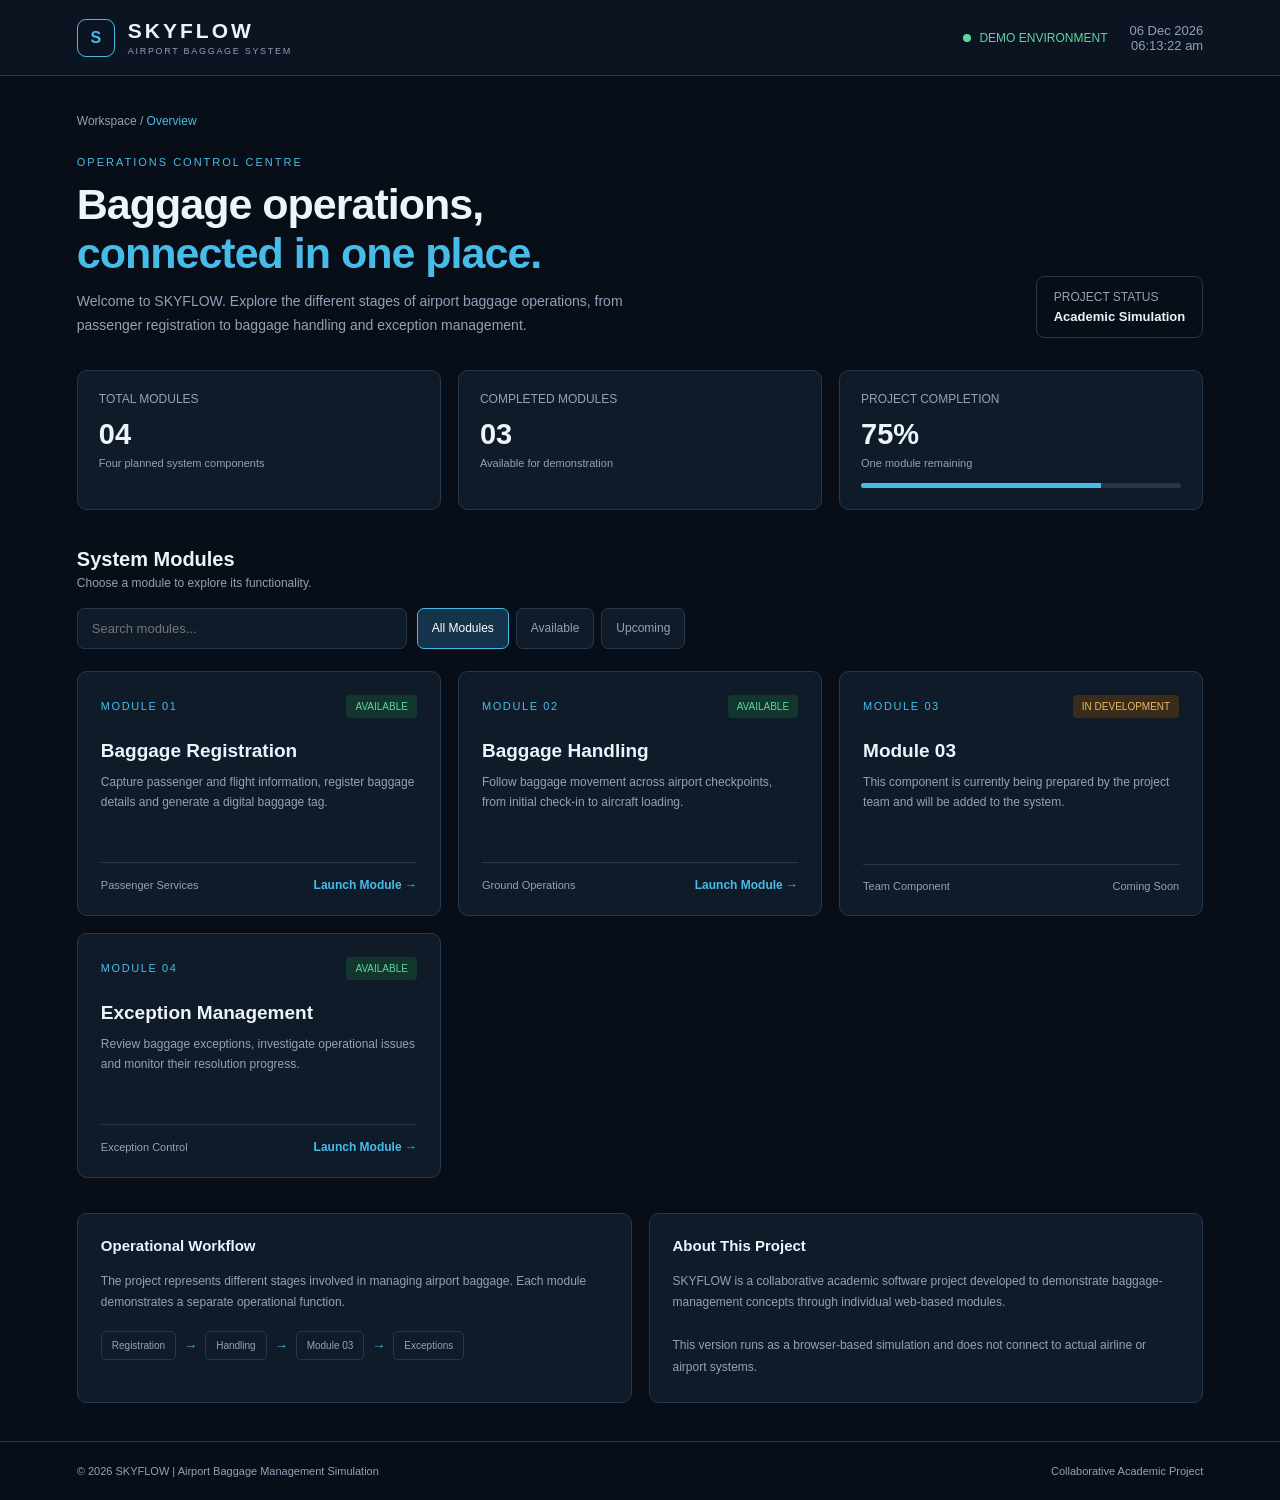
==== index.html @ 10fb35f5 "Add SKYFLOW homepage" ====
<!DOCTYPE html>
<html lang="en">
<head>
    <meta charset="UTF-8">
    <meta name="viewport" content="width=device-width, initial-scale=1.0">

    <title>SKYFLOW | Airport Operations</title>

    <style>
        :root {
            --bg: #080e17;
            --panel: #101b29;
            --panel-light: #152337;
            --border: #26384d;
            --text: #edf4fc;
            --muted: #91a2b8;
            --accent: #48bce8;
            --green: #5ed6a0;
            --orange: #e9b76a;
        }

        * {
            margin: 0;
            padding: 0;
            box-sizing: border-box;
        }

        body {
            background: var(--bg);
            color: var(--text);
            font-family: "Segoe UI", Arial, sans-serif;
            min-height: 100vh;
        }

        a {
            color: inherit;
            text-decoration: none;
        }

        /* HEADER */

        header {
            height: 76px;
            padding: 0 6%;
            display: flex;
            align-items: center;
            justify-content: space-between;
            border-bottom: 1px solid var(--border);
            background: #0b1420;
        }

        .brand {
            display: flex;
            align-items: center;
            gap: 13px;
        }

        .brand-mark {
            width: 38px;
            height: 38px;
            display: grid;
            place-items: center;
            border: 1px solid var(--accent);
            color: var(--accent);
            font-weight: 800;
            border-radius: 9px;
        }

        .brand h1 {
            font-size: 21px;
            letter-spacing: 3px;
        }

        .brand small {
            display: block;
            color: var(--muted);
            font-size: 9px;
            letter-spacing: 1.7px;
            margin-top: 3px;
        }

        .header-right {
            display: flex;
            align-items: center;
            gap: 22px;
        }

        .system-status {
            display: flex;
            align-items: center;
            gap: 8px;
            color: var(--green);
            font-size: 12px;
        }

        .status-dot {
            height: 8px;
            width: 8px;
            background: var(--green);
            border-radius: 50%;
        }

        #clock {
            color: var(--muted);
            font-size: 13px;
            text-align: right;
        }

        /* MAIN LAYOUT */

        main {
            max-width: 1350px;
            margin: auto;
            padding: 38px 6%;
        }

        .breadcrumb {
            color: var(--muted);
            font-size: 12px;
            margin-bottom: 28px;
        }

        .breadcrumb span {
            color: var(--accent);
        }

        /* WELCOME SECTION */

        .welcome {
            display: flex;
            align-items: flex-end;
            justify-content: space-between;
            gap: 25px;
            margin-bottom: 32px;
        }

        .welcome-label {
            color: var(--accent);
            font-size: 11px;
            letter-spacing: 2px;
            margin-bottom: 12px;
        }

        .welcome h2 {
            font-size: clamp(28px, 4vw, 43px);
            font-weight: 600;
            letter-spacing: -1px;
        }

        .welcome h2 span {
            color: var(--accent);
        }

        .welcome p {
            color: var(--muted);
            margin-top: 12px;
            line-height: 1.7;
            max-width: 590px;
            font-size: 14px;
        }

        .environment {
            border: 1px solid var(--border);
            padding: 13px 17px;
            border-radius: 8px;
            color: var(--muted);
            font-size: 12px;
            white-space: nowrap;
        }

        .environment strong {
            color: var(--text);
            display: block;
            margin-top: 5px;
            font-size: 13px;
        }

        /* SUMMARY CARDS */

        .summary-grid {
            display: grid;
            grid-template-columns: repeat(3, 1fr);
            gap: 17px;
            margin-bottom: 38px;
        }

        .summary-card {
            background: var(--panel);
            border: 1px solid var(--border);
            border-radius: 10px;
            padding: 21px;
        }

        .summary-card .label {
            color: var(--muted);
            font-size: 12px;
        }

        .summary-card .value {
            font-size: 29px;
            font-weight: 600;
            margin: 12px 0 6px;
        }

        .summary-card .note {
            color: var(--muted);
            font-size: 11px;
        }

        .progress-track {
            height: 5px;
            background: #25354a;
            border-radius: 10px;
            margin-top: 14px;
            overflow: hidden;
        }

        .progress-fill {
            width: 75%;
            height: 100%;
            background: var(--accent);
        }

        /* MODULE SECTION */

        .section-heading {
            display: flex;
            align-items: center;
            justify-content: space-between;
            gap: 20px;
            margin-bottom: 18px;
        }

        .section-heading h3 {
            font-size: 20px;
            font-weight: 600;
        }

        .section-heading p {
            color: var(--muted);
            font-size: 12px;
            margin-top: 5px;
        }

        .module-tools {
            display: flex;
            gap: 10px;
            margin-bottom: 22px;
        }

        .search-box {
            flex: 1;
            max-width: 330px;
        }

        .search-box input {
            width: 100%;
            padding: 12px 14px;
            background: var(--panel);
            border: 1px solid var(--border);
            border-radius: 7px;
            color: white;
            outline: none;
            font-size: 13px;
        }

        .search-box input:focus {
            border-color: var(--accent);
        }

        .filter-buttons {
            display: flex;
            gap: 7px;
            flex-wrap: wrap;
        }

        .filter-buttons button {
            background: var(--panel);
            border: 1px solid var(--border);
            color: var(--muted);
            padding: 10px 14px;
            border-radius: 7px;
            cursor: pointer;
            font-size: 12px;
        }

        .filter-buttons button.active,
        .filter-buttons button:hover {
            background: #15334a;
            border-color: var(--accent);
            color: white;
        }

        /* MODULE CARDS */

        .module-grid {
            display: grid;
            grid-template-columns: repeat(3, minmax(0, 1fr));
            gap: 17px;
        }

        .module-card {
            background: var(--panel);
            border: 1px solid var(--border);
            border-radius: 10px;
            padding: 23px;
            min-height: 245px;
            display: flex;
            flex-direction: column;
            transition: border-color 0.2s, transform 0.2s;
        }

        .module-card:hover {
            border-color: var(--accent);
            transform: translateY(-3px);
        }

        .module-top {
            display: flex;
            justify-content: space-between;
            align-items: center;
            margin-bottom: 22px;
        }

        .module-number {
            color: var(--accent);
            font-size: 11px;
            letter-spacing: 1.6px;
        }

        .module-status {
            font-size: 10px;
            padding: 6px 9px;
            border-radius: 4px;
        }

        .ready {
            color: var(--green);
            background: #12352d;
        }

        .pending {
            color: var(--orange);
            background: #3a2c19;
        }

        .module-card h4 {
            font-size: 19px;
            font-weight: 600;
            margin-bottom: 10px;
        }

        .module-card p {
            color: var(--muted);
            font-size: 12px;
            line-height: 1.7;
            flex: 1;
        }

        .module-footer {
            border-top: 1px solid var(--border);
            margin-top: 22px;
            padding-top: 15px;
            display: flex;
            justify-content: space-between;
            align-items: center;
        }

        .module-footer span {
            color: var(--muted);
            font-size: 11px;
        }

        .module-footer a {
            color: var(--accent);
            font-size: 12px;
            font-weight: 600;
        }

        .module-footer a:hover {
            color: white;
        }

        .disabled-link {
            color: var(--muted) !important;
            cursor: default;
        }

        .empty-message {
            display: none;
            text-align: center;
            color: var(--muted);
            padding: 35px;
            border: 1px dashed var(--border);
            border-radius: 9px;
            margin-top: 15px;
        }

        /* LOWER SECTION */

        .bottom-panel {
            display: grid;
            grid-template-columns: 1fr 1fr;
            gap: 17px;
            margin-top: 35px;
        }

        .info-panel {
            background: var(--panel);
            border: 1px solid var(--border);
            border-radius: 10px;
            padding: 23px;
        }

        .info-panel h3 {
            font-size: 15px;
            margin-bottom: 17px;
        }

        .info-panel p {
            color: var(--muted);
            font-size: 12px;
            line-height: 1.8;
        }

        .workflow {
            display: flex;
            align-items: center;
            flex-wrap: wrap;
            gap: 8px;
            margin-top: 17px;
        }

        .workflow span {
            padding: 8px 10px;
            border: 1px solid var(--border);
            border-radius: 5px;
            font-size: 10px;
            color: var(--muted);
        }

        .workflow b {
            color: var(--accent);
            font-size: 13px;
        }

        /* FOOTER */

        footer {
            border-top: 1px solid var(--border);
            padding: 23px 6%;
            display: flex;
            justify-content: space-between;
            gap: 15px;
            color: var(--muted);
            font-size: 11px;
        }

        /* RESPONSIVE */

        @media (max-width: 850px) {
            .module-grid {
                grid-template-columns: repeat(2, 1fr);
            }

            .welcome {
                align-items: flex-start;
                flex-direction: column;
            }
        }

        @media (max-width: 600px) {
            header {
                padding: 0 5%;
            }

            .header-right {
                gap: 10px;
            }

            .system-status {
                display: none;
            }

            main {
                padding: 28px 5%;
            }

            .summary-grid {
                grid-template-columns: 1fr;
            }

            .module-grid {
                grid-template-columns: 1fr;
            }

            .module-tools {
                flex-direction: column;
            }

            .search-box {
                max-width: none;
            }

            .bottom-panel {
                grid-template-columns: 1fr;
            }

            footer {
                flex-direction: column;
            }

            .environment {
                white-space: normal;
            }
        }
    </style>
</head>

<body>

<header>
    <div class="brand">
        <div class="brand-mark">S</div>
        <div>
            <h1>SKYFLOW</h1>
            <small>AIRPORT BAGGAGE SYSTEM</small>
        </div>
    </div>

    <div class="header-right">
        <div class="system-status">
            <span class="status-dot"></span>
            DEMO ENVIRONMENT
        </div>
        <div id="clock">Loading...</div>
    </div>
</header>

<main>

    <div class="breadcrumb">
        Workspace / <span>Overview</span>
    </div>

    <section class="welcome">
        <div>
            <div class="welcome-label">OPERATIONS CONTROL CENTRE</div>

            <h2>
                Baggage operations,<br>
                <span>connected in one place.</span>
            </h2>

            <p>
                Welcome to SKYFLOW. Explore the different stages
                of airport baggage operations, from passenger
                registration to baggage handling and exception
                management.
            </p>
        </div>

        <div class="environment">
            PROJECT STATUS
            <strong>Academic Simulation</strong>
        </div>
    </section>

    <!-- PROJECT SUMMARY -->

    <section class="summary-grid">

        <div class="summary-card">
            <div class="label">TOTAL MODULES</div>
            <div class="value">04</div>
            <div class="note">Four planned system components</div>
        </div>

        <div class="summary-card">
            <div class="label">COMPLETED MODULES</div>
            <div class="value">03</div>
            <div class="note">Available for demonstration</div>
        </div>

        <div class="summary-card">
            <div class="label">PROJECT COMPLETION</div>
            <div class="value">75%</div>
            <div class="note">One module remaining</div>

            <div class="progress-track">
                <div class="progress-fill"></div>
            </div>
        </div>

    </section>

    <!-- MODULE DIRECTORY -->

    <section>

        <div class="section-heading">
            <div>
                <h3>System Modules</h3>
                <p>Choose a module to explore its functionality.</p>
            </div>
        </div>

        <div class="module-tools">

            <div class="search-box">
                <input
                    type="text"
                    id="moduleSearch"
                    placeholder="Search modules..."
                    oninput="filterModules()"
                >
            </div>

            <div class="filter-buttons">
                <button class="active" onclick="setFilter('all', this)">
                    All Modules
                </button>

                <button onclick="setFilter('ready', this)">
                    Available
                </button>

                <button onclick="setFilter('pending', this)">
                    Upcoming
                </button>
            </div>

        </div>

        <div class="module-grid" id="moduleGrid">

            <!-- MODULE 01 -->

            <article class="module-card"
                data-status="ready"
                data-search="registration passenger baggage digital tag flight">

                <div class="module-top">
                    <span class="module-number">MODULE 01</span>
                    <span class="module-status ready">AVAILABLE</span>
                </div>

                <h4>Baggage Registration</h4>

                <p>
                    Capture passenger and flight information,
                    register baggage details and generate a
                    digital baggage tag.
                </p>

                <div class="module-footer">
                    <span>Passenger Services</span>
                    <a href="SKYFLOW_Module_01_Baggage_Registration.html">
                        Launch Module →
                    </a>
                </div>

            </article>

            <!-- MODULE 02 -->

            <article class="module-card"
                data-status="ready"
                data-search="handling tracking checkpoints movement conveyor loading">

                <div class="module-top">
                    <span class="module-number">MODULE 02</span>
                    <span class="module-status ready">AVAILABLE</span>
                </div>

                <h4>Baggage Handling</h4>

                <p>
                    Follow baggage movement across airport
                    checkpoints, from initial check-in to
                    aircraft loading.
                </p>

                <div class="module-footer">
                    <span>Ground Operations</span>
                    <a href="handling.html">
                        Launch Module →
                    </a>
                </div>

            </article>

            <!-- MODULE 03 -->

            <article class="module-card"
                data-status="pending"
                data-search="module three upcoming">

                <div class="module-top">
                    <span class="module-number">MODULE 03</span>
                    <span class="module-status pending">IN DEVELOPMENT</span>
                </div>

                <h4>Module 03</h4>

                <p>
                    This component is currently being
                    prepared by the project team and
                    will be added to the system.
                </p>

                <div class="module-footer">
                    <span>Team Component</span>
                    <span>Coming Soon</span>
                </div>

            </article>

            <!-- MODULE 04 -->

            <article class="module-card"
                data-status="ready"
                data-search="exception management delay security hold wrong routing resolution">

                <div class="module-top">
                    <span class="module-number">MODULE 04</span>
                    <span class="module-status ready">AVAILABLE</span>
                </div>

                <h4>Exception Management</h4>

                <p>
                    Review baggage exceptions, investigate
                    operational issues and monitor
                    their resolution progress.
                </p>

                <div class="module-footer">
                    <span>Exception Control</span>
                    <a href="exceptions.html">
                        Launch Module →
                    </a>
                </div>

            </article>

        </div>

        <div class="empty-message" id="emptyMessage">
            No matching modules found. Try another search.
        </div>

    </section>

    <!-- ADDITIONAL INFORMATION -->

    <section class="bottom-panel">

        <div class="info-panel">
            <h3>Operational Workflow</h3>

            <p>
                The project represents different stages
                involved in managing airport baggage.
                Each module demonstrates a separate
                operational function.
            </p>

            <div class="workflow">
                <span>Registration</span>
                <b>→</b>
                <span>Handling</span>
                <b>→</b>
                <span>Module 03</span>
                <b>→</b>
                <span>Exceptions</span>
            </div>
        </div>

        <div class="info-panel">
            <h3>About This Project</h3>

            <p>
                SKYFLOW is a collaborative academic
                software project developed to demonstrate
                baggage-management concepts through
                individual web-based modules.

                <br><br>

                This version runs as a browser-based
                simulation and does not connect to
                actual airline or airport systems.
            </p>
        </div>

    </section>

</main>

<footer>
    <span>© 2026 SKYFLOW | Airport Baggage Management Simulation</span>
    <span>Collaborative Academic Project</span>
</footer>

<script>

    // LIVE CLOCK

    function updateClock() {
        const now = new Date();

        const date = now.toLocaleDateString("en-IN", {
            day: "2-digit",
            month: "short",
            year: "numeric"
        });

        const time = now.toLocaleTimeString("en-IN", {
            hour: "2-digit",
            minute: "2-digit",
            second: "2-digit"
        });

        document.getElementById("clock").innerHTML =
            date + "<br>" + time;
    }

    updateClock();
    setInterval(updateClock, 1000);


    // MODULE FILTER

    let currentFilter = "all";

    function setFilter(filter, button) {

        currentFilter = filter;

        document.querySelectorAll(".filter-buttons button")
            .forEach(btn => btn.classList.remove("active"));

        button.classList.add("active");

        filterModules();
    }


    // MODULE SEARCH

    function filterModules() {

        const searchValue = document
            .getElementById("moduleSearch")
            .value.toLowerCase()
            .trim();

        const cards = document.querySelectorAll(".module-card");

        let visibleCount = 0;

        cards.forEach(card => {

            const status = card.dataset.status;

            const searchText =
                card.dataset.search + " " +
                card.innerText.toLowerCase();

            const matchesSearch =
                searchText.includes(searchValue);

            const matchesFilter =
                currentFilter === "all" ||
                status === currentFilter;

            const shouldShow =
                matchesSearch && matchesFilter;

            card.style.display = shouldShow ? "flex" : "none";

            if (shouldShow) {
                visibleCount++;
            }

        });

        document.getElementById("emptyMessage").style.display =
            visibleCount === 0 ? "block" : "none";
    }

</script>

</body>
</html>
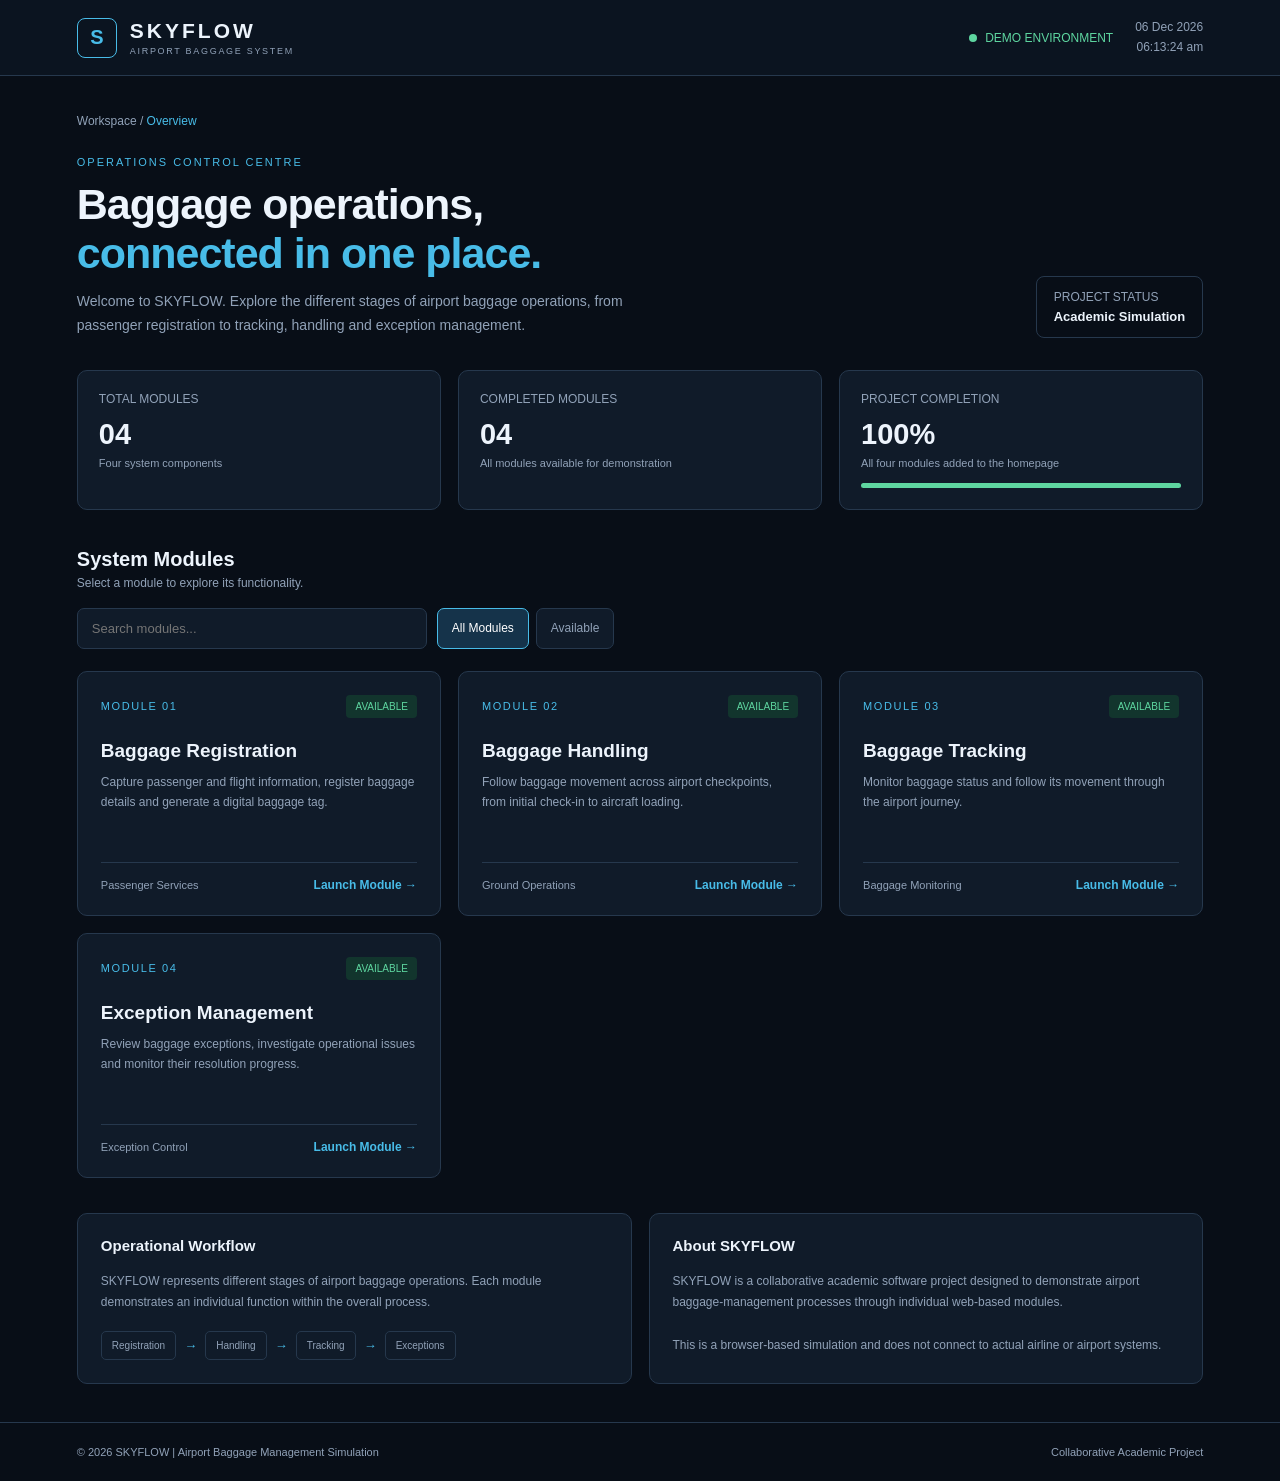
==== commit 014df27b: "Update SKYFLOW homepage with all modules" ====
--- a/index.html
+++ b/index.html
@@ -1,4 +1,3 @@
-
 
 <!DOCTYPE html>
 <html lang="en">
@@ -12,13 +11,11 @@
         :root {
             --bg: #080e17;
             --panel: #101b29;
-            --panel-light: #152337;
             --border: #26384d;
             --text: #edf4fc;
             --muted: #91a2b8;
             --accent: #48bce8;
             --green: #5ed6a0;
-            --orange: #e9b76a;
         }
 
         * {
@@ -35,15 +32,13 @@
         }
 
         a {
+            text-decoration: none;
             color: inherit;
-            text-decoration: none;
-        }
-
-        /* HEADER */
+        }
 
         header {
-            height: 76px;
-            padding: 0 6%;
+            min-height: 76px;
+            padding: 15px 6%;
             display: flex;
             align-items: center;
             justify-content: space-between;
@@ -58,14 +53,15 @@
         }
 
         .brand-mark {
-            width: 38px;
-            height: 38px;
+            width: 40px;
+            height: 40px;
             display: grid;
             place-items: center;
             border: 1px solid var(--accent);
             color: var(--accent);
             font-weight: 800;
-            border-radius: 9px;
+            border-radius: 8px;
+            font-size: 20px;
         }
 
         .brand h1 {
@@ -104,11 +100,10 @@
 
         #clock {
             color: var(--muted);
-            font-size: 13px;
+            font-size: 12px;
             text-align: right;
-        }
-
-        /* MAIN LAYOUT */
+            line-height: 1.6;
+        }
 
         main {
             max-width: 1350px;
@@ -125,8 +120,6 @@
         .breadcrumb span {
             color: var(--accent);
         }
-
-        /* WELCOME SECTION */
 
         .welcome {
             display: flex;
@@ -167,7 +160,6 @@
             border-radius: 8px;
             color: var(--muted);
             font-size: 12px;
-            white-space: nowrap;
         }
 
         .environment strong {
@@ -176,8 +168,6 @@
             margin-top: 5px;
             font-size: 13px;
         }
-
-        /* SUMMARY CARDS */
 
         .summary-grid {
             display: grid;
@@ -218,18 +208,15 @@
         }
 
         .progress-fill {
-            width: 75%;
+            width: 100%;
             height: 100%;
-            background: var(--accent);
-        }
-
-        /* MODULE SECTION */
+            background: var(--green);
+        }
 
         .section-heading {
             display: flex;
             align-items: center;
             justify-content: space-between;
-            gap: 20px;
             margin-bottom: 18px;
         }
 
@@ -252,7 +239,7 @@
 
         .search-box {
             flex: 1;
-            max-width: 330px;
+            max-width: 350px;
         }
 
         .search-box input {
@@ -293,8 +280,6 @@
             color: white;
         }
 
-        /* MODULE CARDS */
-
         .module-grid {
             display: grid;
             grid-template-columns: repeat(3, minmax(0, 1fr));
@@ -341,11 +326,6 @@
             background: #12352d;
         }
 
-        .pending {
-            color: var(--orange);
-            background: #3a2c19;
-        }
-
         .module-card h4 {
             font-size: 19px;
             font-weight: 600;
@@ -366,6 +346,7 @@
             display: flex;
             justify-content: space-between;
             align-items: center;
+            gap: 8px;
         }
 
         .module-footer span {
@@ -377,15 +358,11 @@
             color: var(--accent);
             font-size: 12px;
             font-weight: 600;
+            white-space: nowrap;
         }
 
         .module-footer a:hover {
             color: white;
-        }
-
-        .disabled-link {
-            color: var(--muted) !important;
-            cursor: default;
         }
 
         .empty-message {
@@ -397,8 +374,6 @@
             border-radius: 9px;
             margin-top: 15px;
         }
-
-        /* LOWER SECTION */
 
         .bottom-panel {
             display: grid;
@@ -446,8 +421,6 @@
             font-size: 13px;
         }
 
-        /* FOOTER */
-
         footer {
             border-top: 1px solid var(--border);
             padding: 23px 6%;
@@ -458,8 +431,6 @@
             font-size: 11px;
         }
 
-        /* RESPONSIVE */
-
         @media (max-width: 850px) {
             .module-grid {
                 grid-template-columns: repeat(2, 1fr);
@@ -473,7 +444,7 @@
 
         @media (max-width: 600px) {
             header {
-                padding: 0 5%;
+                padding: 15px 5%;
             }
 
             .header-right {
@@ -510,10 +481,6 @@
 
             footer {
                 flex-direction: column;
-            }
-
-            .environment {
-                white-space: normal;
             }
         }
     </style>
@@ -557,7 +524,7 @@
             <p>
                 Welcome to SKYFLOW. Explore the different stages
                 of airport baggage operations, from passenger
-                registration to baggage handling and exception
+                registration to tracking, handling and exception
                 management.
             </p>
         </div>
@@ -568,26 +535,26 @@
         </div>
     </section>
 
-    <!-- PROJECT SUMMARY -->
+    <!-- PROJECT STATISTICS -->
 
     <section class="summary-grid">
 
         <div class="summary-card">
             <div class="label">TOTAL MODULES</div>
             <div class="value">04</div>
-            <div class="note">Four planned system components</div>
+            <div class="note">Four system components</div>
         </div>
 
         <div class="summary-card">
             <div class="label">COMPLETED MODULES</div>
-            <div class="value">03</div>
-            <div class="note">Available for demonstration</div>
+            <div class="value">04</div>
+            <div class="note">All modules available for demonstration</div>
         </div>
 
         <div class="summary-card">
             <div class="label">PROJECT COMPLETION</div>
-            <div class="value">75%</div>
-            <div class="note">One module remaining</div>
+            <div class="value">100%</div>
+            <div class="note">All four modules added to the homepage</div>
 
             <div class="progress-track">
                 <div class="progress-fill"></div>
@@ -603,7 +570,7 @@
         <div class="section-heading">
             <div>
                 <h3>System Modules</h3>
-                <p>Choose a module to explore its functionality.</p>
+                <p>Select a module to explore its functionality.</p>
             </div>
         </div>
 
@@ -619,17 +586,17 @@
             </div>
 
             <div class="filter-buttons">
-                <button class="active" onclick="setFilter('all', this)">
+
+                <button class="active"
+                    onclick="setFilter('all', this)">
                     All Modules
                 </button>
 
-                <button onclick="setFilter('ready', this)">
+                <button
+                    onclick="setFilter('ready', this)">
                     Available
                 </button>
 
-                <button onclick="setFilter('pending', this)">
-                    Upcoming
-                </button>
             </div>
 
         </div>
@@ -639,7 +606,6 @@
             <!-- MODULE 01 -->
 
             <article class="module-card"
-                data-status="ready"
                 data-search="registration passenger baggage digital tag flight">
 
                 <div class="module-top">
@@ -651,12 +617,13 @@
 
                 <p>
                     Capture passenger and flight information,
-                    register baggage details and generate a
-                    digital baggage tag.
+                    register baggage details and generate
+                    a digital baggage tag.
                 </p>
 
                 <div class="module-footer">
                     <span>Passenger Services</span>
+
                     <a href="SKYFLOW_Module_01_Baggage_Registration.html">
                         Launch Module →
                     </a>
@@ -667,7 +634,6 @@
             <!-- MODULE 02 -->
 
             <article class="module-card"
-                data-status="ready"
                 data-search="handling tracking checkpoints movement conveyor loading">
 
                 <div class="module-top">
@@ -685,6 +651,7 @@
 
                 <div class="module-footer">
                     <span>Ground Operations</span>
+
                     <a href="handling.html">
                         Launch Module →
                     </a>
@@ -695,25 +662,26 @@
             <!-- MODULE 03 -->
 
             <article class="module-card"
-                data-status="pending"
-                data-search="module three upcoming">
+                data-search="baggage tracking monitoring status location movement">
 
                 <div class="module-top">
                     <span class="module-number">MODULE 03</span>
-                    <span class="module-status pending">IN DEVELOPMENT</span>
+                    <span class="module-status ready">AVAILABLE</span>
                 </div>
 
-                <h4>Module 03</h4>
+                <h4>Baggage Tracking</h4>
 
                 <p>
-                    This component is currently being
-                    prepared by the project team and
-                    will be added to the system.
+                    Monitor baggage status and follow its
+                    movement through the airport journey.
                 </p>
 
                 <div class="module-footer">
-                    <span>Team Component</span>
-                    <span>Coming Soon</span>
+                    <span>Baggage Monitoring</span>
+
+                    <a href="baggage-tracking-standalone.html">
+                        Launch Module →
+                    </a>
                 </div>
 
             </article>
@@ -721,7 +689,6 @@
             <!-- MODULE 04 -->
 
             <article class="module-card"
-                data-status="ready"
                 data-search="exception management delay security hold wrong routing resolution">
 
                 <div class="module-top">
@@ -733,13 +700,14 @@
 
                 <p>
                     Review baggage exceptions, investigate
-                    operational issues and monitor
-                    their resolution progress.
+                    operational issues and monitor their
+                    resolution progress.
                 </p>
 
                 <div class="module-footer">
                     <span>Exception Control</span>
-                    <a href="exceptions.html">
+
+                    <a href="exception.html">
                         Launch Module →
                     </a>
                 </div>
@@ -754,7 +722,7 @@
 
     </section>
 
-    <!-- ADDITIONAL INFORMATION -->
+    <!-- PROJECT INFORMATION -->
 
     <section class="bottom-panel">
 
@@ -762,10 +730,9 @@
             <h3>Operational Workflow</h3>
 
             <p>
-                The project represents different stages
-                involved in managing airport baggage.
-                Each module demonstrates a separate
-                operational function.
+                SKYFLOW represents different stages of airport
+                baggage operations. Each module demonstrates
+                an individual function within the overall process.
             </p>
 
             <div class="workflow">
@@ -773,26 +740,25 @@
                 <b>→</b>
                 <span>Handling</span>
                 <b>→</b>
-                <span>Module 03</span>
+                <span>Tracking</span>
                 <b>→</b>
                 <span>Exceptions</span>
             </div>
         </div>
 
         <div class="info-panel">
-            <h3>About This Project</h3>
+            <h3>About SKYFLOW</h3>
 
             <p>
-                SKYFLOW is a collaborative academic
-                software project developed to demonstrate
-                baggage-management concepts through
+                SKYFLOW is a collaborative academic software
+                project designed to demonstrate airport
+                baggage-management processes through
                 individual web-based modules.
 
                 <br><br>
 
-                This version runs as a browser-based
-                simulation and does not connect to
-                actual airline or airport systems.
+                This is a browser-based simulation and does
+                not connect to actual airline or airport systems.
             </p>
         </div>
 
@@ -807,9 +773,10 @@
 
 <script>
 
-    // LIVE CLOCK
+    // LIVE DATE AND CLOCK
 
     function updateClock() {
+
         const now = new Date();
 
         const date = now.toLocaleDateString("en-IN", {
@@ -864,8 +831,6 @@
 
         cards.forEach(card => {
 
-            const status = card.dataset.status;
-
             const searchText =
                 card.dataset.search + " " +
                 card.innerText.toLowerCase();
@@ -873,12 +838,7 @@
             const matchesSearch =
                 searchText.includes(searchValue);
 
-            const matchesFilter =
-                currentFilter === "all" ||
-                status === currentFilter;
-
-            const shouldShow =
-                matchesSearch && matchesFilter;
+            const shouldShow = matchesSearch;
 
             card.style.display = shouldShow ? "flex" : "none";
 
